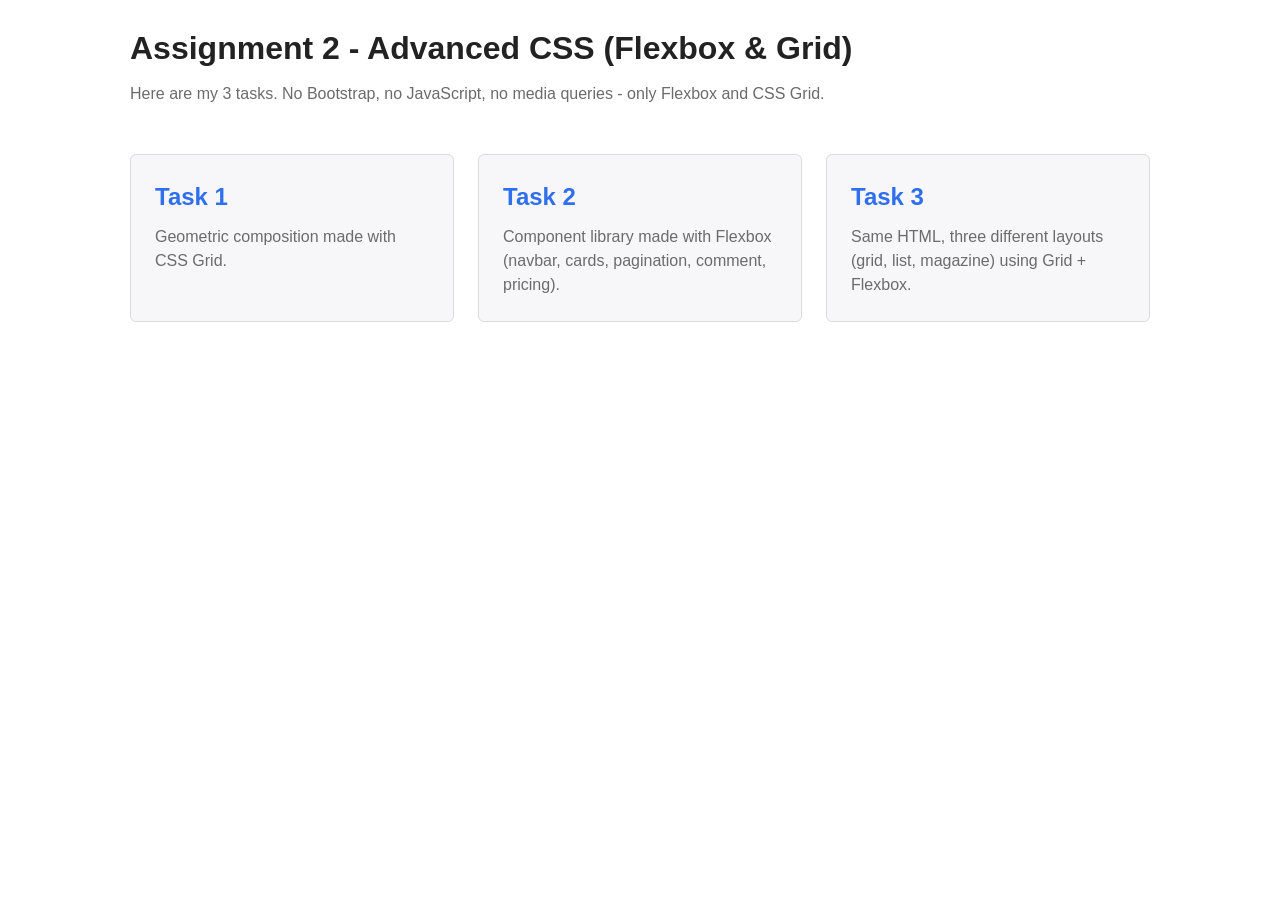
==== index.html @ bd43b953 "Assignment 2: Grid and Flexbox" ====
<!DOCTYPE html>
<html lang="en">
<head>
<meta charset="UTF-8">
<meta name="viewport" content="width=device-width, initial-scale=1.0">
<title>Assignment 2 - Advanced CSS</title>
<link rel="stylesheet" href="shared/base.css">
<link rel="stylesheet" href="index.css">
</head>
<body>
  <main class="container">
    <h1>Assignment 2 - Advanced CSS (Flexbox &amp; Grid)</h1>
    <p class="intro">Here are my 3 tasks. No Bootstrap, no JavaScript, no media queries - only Flexbox and CSS Grid.</p>

    <div class="task-list">
      <a class="task-card" href="task1/index.html">
        <h2>Task 1</h2>
        <p>Geometric composition made with CSS Grid.</p>
      </a>
      <a class="task-card" href="task2/index.html">
        <h2>Task 2</h2>
        <p>Component library made with Flexbox (navbar, cards, pagination, comment, pricing).</p>
      </a>
      <a class="task-card" href="task3/grid.html">
        <h2>Task 3</h2>
        <p>Same HTML, three different layouts (grid, list, magazine) using Grid + Flexbox.</p>
      </a>
    </div>
  </main>
</body>
</html>
---- shared/base.css ----
/* 
  This is the shared stylesheet. I put here everything that
  repeats on every page: colors, fonts, spacing and buttons.
  This way all 3 tasks look like one website, not three
  different exercises.
*/

:root {
  --main-color: #2f6fed;      /* blue accent I use for buttons/links */
  --dark-text: #222222;
  --light-text: #6b6b6b;
  --border-color: #dcdcdc;
  --bg-light: #f7f7f9;

  /* I used clamp() here so the spacing gets a little bigger on a
     big screen and a little smaller on a small screen. This helps
     with responsiveness without writing media queries. */
  --gap-small: clamp(8px, 1vw, 14px);
  --gap-medium: clamp(14px, 2vw, 24px);
  --gap-large: clamp(24px, 4vw, 48px);
}

* {
  box-sizing: border-box;
}

body {
  margin: 0;
  font-family: Arial, Helvetica, sans-serif;
  color: var(--dark-text);
  line-height: 1.5;
  background: #ffffff;
}

h1, h2, h3 {
  margin: 0 0 10px 0;
}

p {
  margin: 0 0 10px 0;
}

a {
  color: var(--main-color);
}

.container {
  max-width: 1100px;
  margin: 0 auto;
  padding: var(--gap-medium) clamp(16px, 4vw, 40px);
}

.back-link {
  display: inline-block;
  margin-bottom: var(--gap-medium);
  text-decoration: none;
  color: var(--light-text);
}
.back-link:hover {
  color: var(--main-color);
}

/* one button style used everywhere so the buttons look the same */
.btn {
  display: inline-block;
  padding: 8px 16px;
  border-radius: 4px;
  border: 1px solid var(--main-color);
  text-decoration: none;
  font-size: 0.9rem;
  cursor: pointer;
  background: #ffffff;
  color: var(--main-color);
}
.btn:hover {
  background: var(--main-color);
  color: #ffffff;
}
.btn-primary {
  background: var(--main-color);
  color: #ffffff;
}
.btn-primary:hover {
  background: #1e56c9;
}
.btn-round {
  border-radius: 50%;
  width: 32px;
  height: 32px;
  padding: 0;
  text-align: center;
  line-height: 1;
}

.page-title {
  border-bottom: 2px solid var(--main-color);
  padding-bottom: var(--gap-small);
  margin-bottom: var(--gap-large);
}
---- index.css ----
.intro {
  color: var(--light-text);
  margin-bottom: var(--gap-large);
}

/* I used flexbox here just to put the 3 task cards in a row
   and let them wrap to a new line on a small screen */
.task-list {
  display: flex;
  flex-wrap: wrap;
  gap: var(--gap-medium);
}

.task-card {
  flex: 1 1 220px; /* grow, shrink, but try to be at least 220px wide */
  text-decoration: none;
  color: var(--dark-text);
  border: 1px solid var(--border-color);
  border-radius: 6px;
  padding: var(--gap-medium);
  background: var(--bg-light);
}
.task-card:hover {
  border-color: var(--main-color);
}
.task-card h2 {
  color: var(--main-color);
}
.task-card p {
  color: var(--light-text);
  margin-bottom: 0;
}
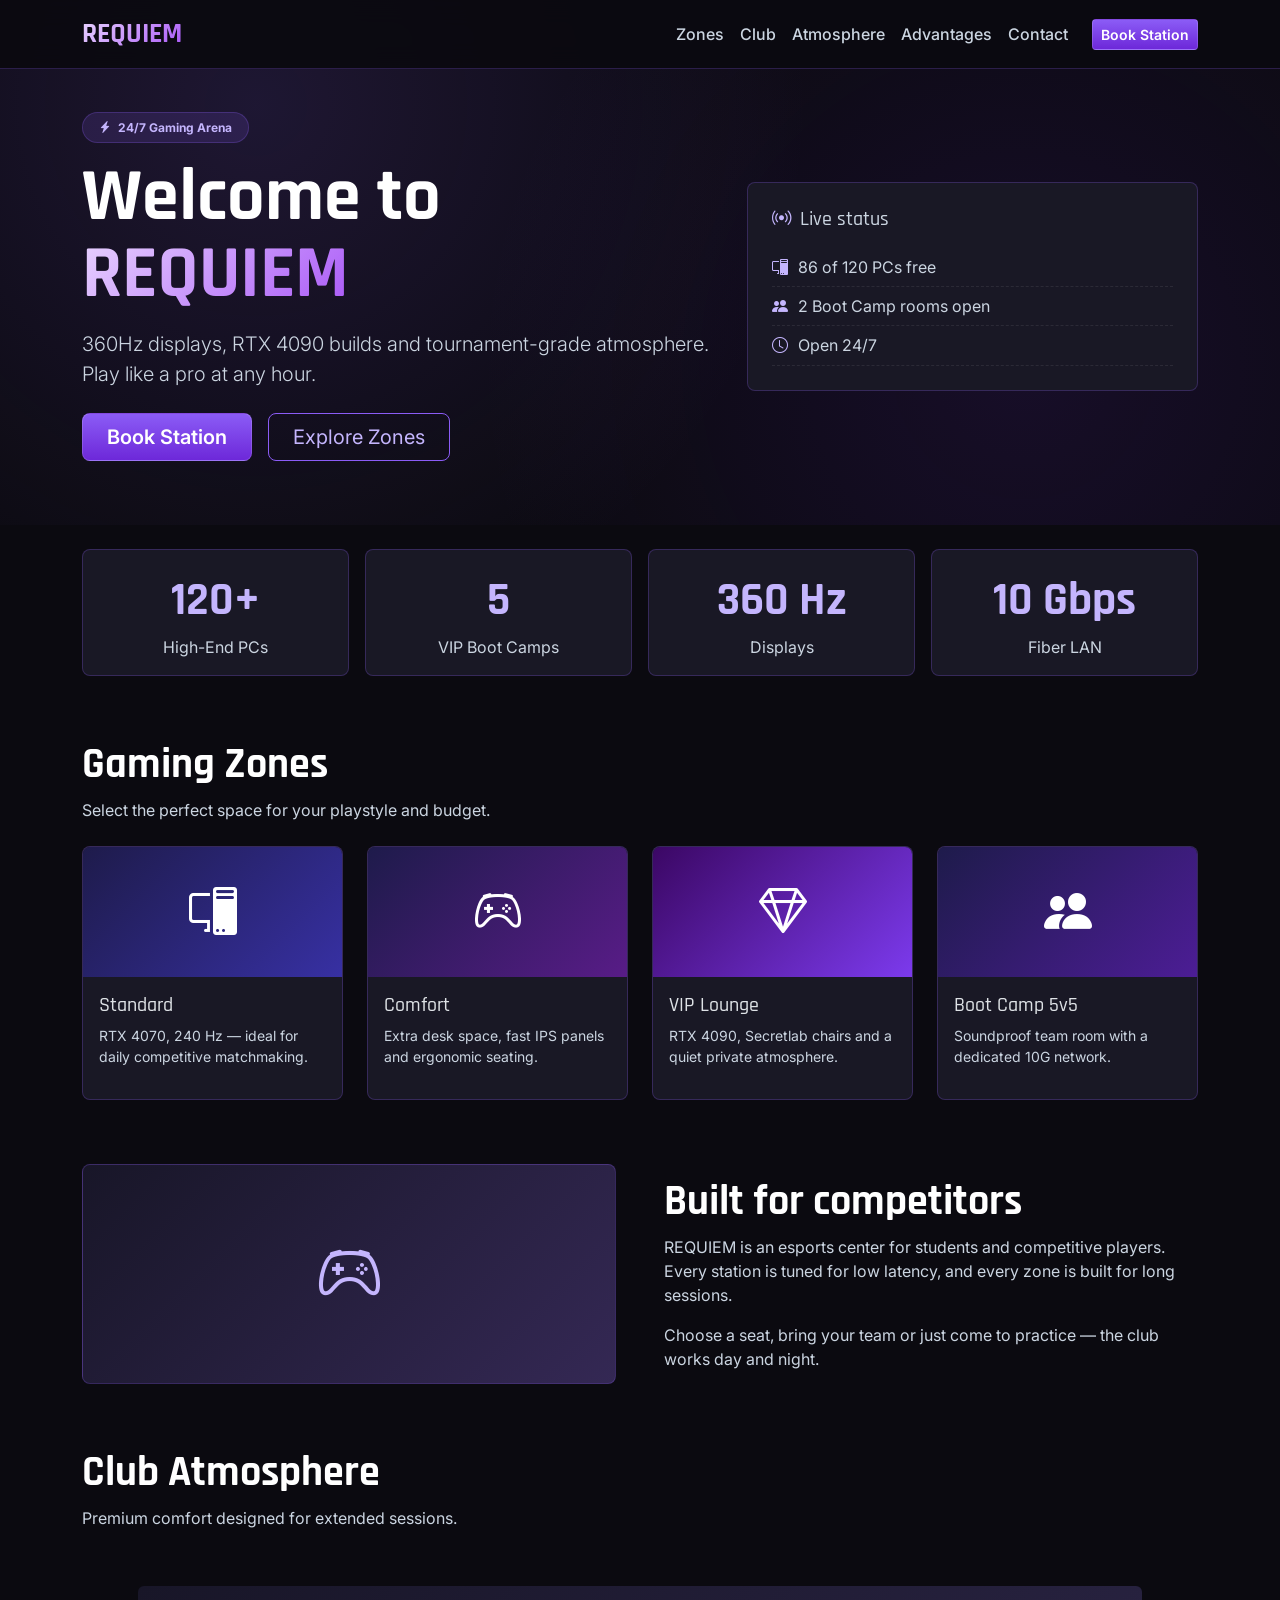
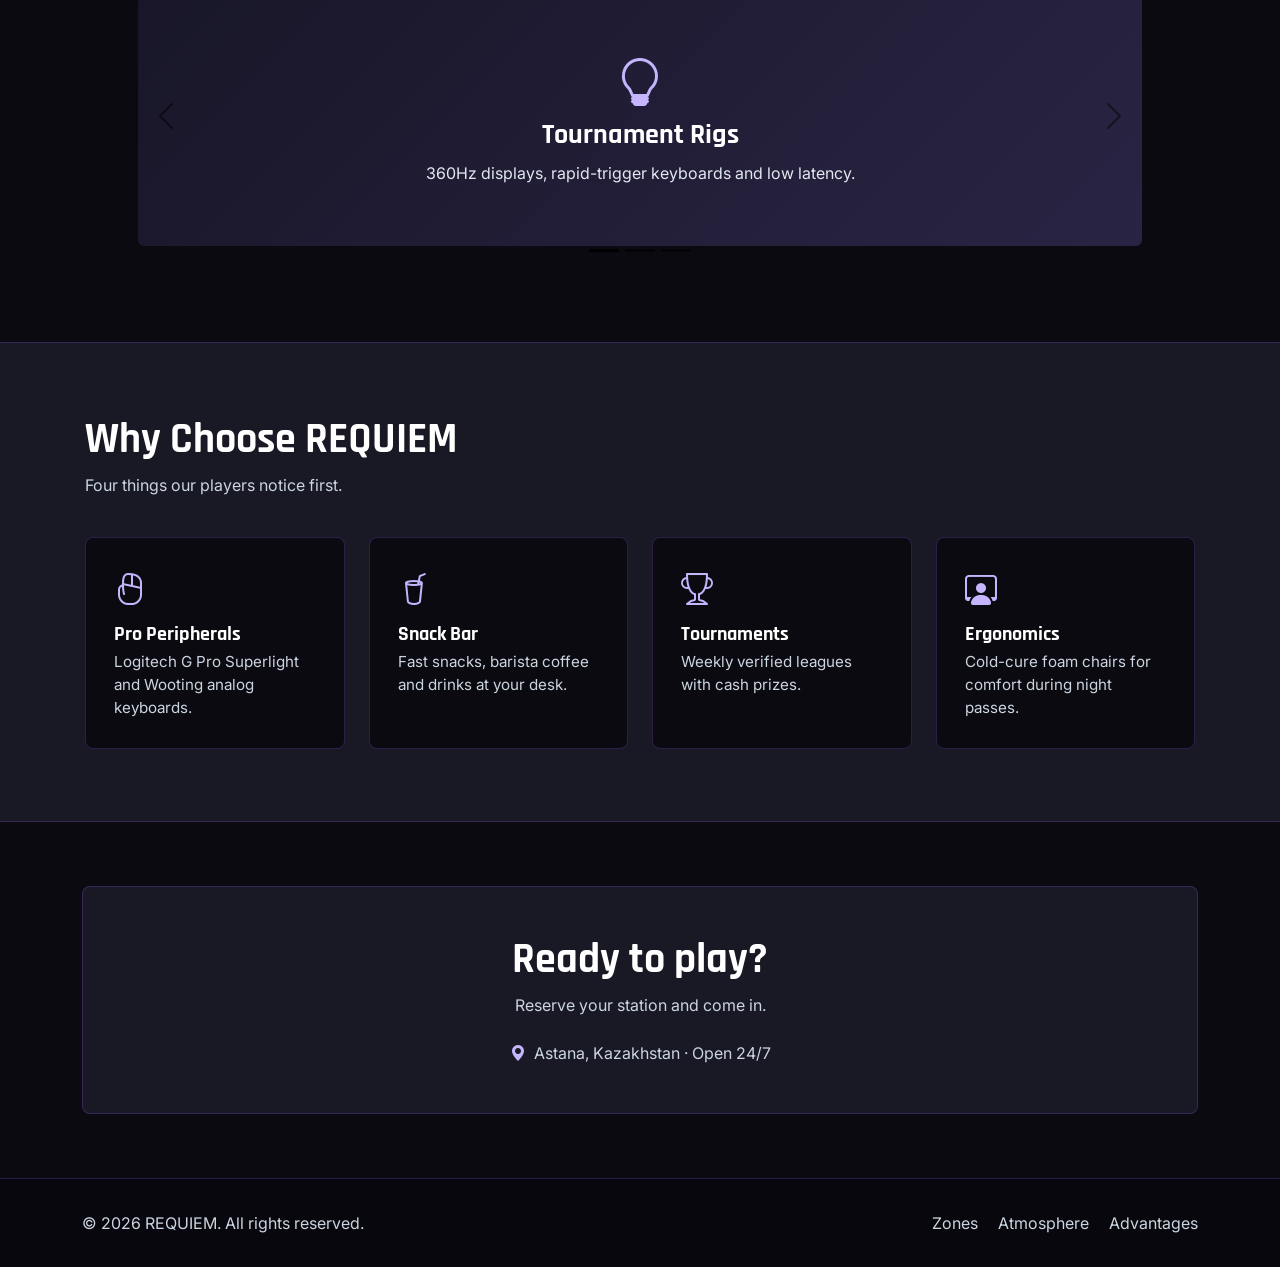
==== commit 903b7542: "Assignment 3: responsive page (media queries + Bootstrap)" ====
--- a/index.html
+++ b/index.html
@@ -1,31 +1,247 @@
 <!DOCTYPE html>
-<html lang="en">
+<html lang="en" data-bs-theme="dark">
 <head>
-<meta charset="UTF-8">
-<meta name="viewport" content="width=device-width, initial-scale=1.0">
-<title>Assignment 2 - Advanced CSS</title>
-<link rel="stylesheet" href="shared/base.css">
-<link rel="stylesheet" href="index.css">
+  <meta charset="UTF-8">
+  <!-- Viewport meta: without it media queries and the grid do not work on phones -->
+  <meta name="viewport" content="width=device-width, initial-scale=1">
+  <title>REQUIEM — Esports Center</title>
+
+  <!-- 1. Bootstrap 5.3 CSS (CDN) -->
+  <link href="https://cdn.jsdelivr.net/npm/bootstrap@5.3.3/dist/css/bootstrap.min.css" rel="stylesheet">
+  <link href="https://cdn.jsdelivr.net/npm/bootstrap-icons@1.11.3/font/bootstrap-icons.min.css" rel="stylesheet">
+  <link href="https://fonts.googleapis.com/css2?family=Inter:wght@400;500;600&family=Rajdhani:wght@500;700&display=swap" rel="stylesheet">
+  <!-- 2. Own CSS goes AFTER Bootstrap, so it can override it -->
+  <link href="css/style.css" rel="stylesheet">
 </head>
 <body>
-  <main class="container">
-    <h1>Assignment 2 - Advanced CSS (Flexbox &amp; Grid)</h1>
-    <p class="intro">Here are my 3 tasks. No Bootstrap, no JavaScript, no media queries - only Flexbox and CSS Grid.</p>
-
-    <div class="task-list">
-      <a class="task-card" href="task1/index.html">
-        <h2>Task 1</h2>
-        <p>Geometric composition made with CSS Grid.</p>
-      </a>
-      <a class="task-card" href="task2/index.html">
-        <h2>Task 2</h2>
-        <p>Component library made with Flexbox (navbar, cards, pagination, comment, pricing).</p>
-      </a>
-      <a class="task-card" href="task3/grid.html">
-        <h2>Task 3</h2>
-        <p>Same HTML, three different layouts (grid, list, magazine) using Grid + Flexbox.</p>
-      </a>
-    </div>
-  </main>
+
+<!-- ================= NAVBAR (Bootstrap, Task 2) ================= -->
+<header>
+  <nav class="navbar navbar-expand-lg navbar-dark fixed-top rq-nav">
+    <div class="container">
+      <a class="navbar-brand fs-3" href="#top"><span class="grad-text">REQUIEM</span></a>
+      <!-- Burger button: visible below lg, toggles #mainNav -->
+      <button class="navbar-toggler" type="button" data-bs-toggle="collapse" data-bs-target="#mainNav"
+              aria-controls="mainNav" aria-expanded="false" aria-label="Toggle navigation">
+        <span class="navbar-toggler-icon"></span>
+      </button>
+      <div class="collapse navbar-collapse" id="mainNav">
+        <ul class="navbar-nav ms-auto align-items-lg-center">
+          <li class="nav-item"><a class="nav-link" href="#zones">Zones</a></li>
+          <li class="nav-item"><a class="nav-link" href="#club">Club</a></li>
+          <li class="nav-item"><a class="nav-link" href="#atmosphere">Atmosphere</a></li>
+          <li class="nav-item"><a class="nav-link" href="#why">Advantages</a></li>
+          <li class="nav-item"><a class="nav-link" href="#contact">Contact</a></li>
+          <!-- Shown only on desktop (hidden below lg) -->
+          <li class="nav-item d-none d-lg-block ms-lg-3"><a class="btn btn-nx btn-sm" href="#contact">Book Station</a></li>
+        </ul>
+      </div>
+    </div>
+  </nav>
+</header>
+
+<main id="top">
+
+  <!-- ================= HERO (Bootstrap, Task 2) ================= -->
+  <section class="hero" aria-labelledby="hero-title">
+    <div class="container">
+      <div class="row align-items-center g-4">
+        <!-- Text column: first in HTML, so it is first on a phone -->
+        <div class="col-12 col-md-7">
+          <span class="badge badge-live rounded-pill px-3 py-2 mb-3"><i class="bi bi-lightning-charge-fill me-1"></i> 24/7 Gaming Arena</span>
+          <h1 id="hero-title">Welcome to<br><span class="grad-text">REQUIEM</span></h1>
+          <p class="lead mt-3">360Hz displays, RTX 4090 builds and tournament-grade atmosphere. Play like a pro at any hour.</p>
+          <div class="d-flex flex-column flex-sm-row gap-3 mt-4">
+            <a href="#contact" class="btn btn-nx btn-lg px-4">Book Station</a>
+            <a href="#zones" class="btn btn-outline-nx btn-lg px-4">Explore Zones</a>
+          </div>
+        </div>
+        <!-- Info panel: hidden on phones (d-none), shown from md (d-md-block) -->
+        <div class="col-md-5 d-none d-md-block">
+          <aside class="glass p-4" aria-label="Live club status">
+            <h2 class="h5 mb-3"><i class="bi bi-broadcast me-2 text-purple-light"></i>Live status</h2>
+            <ul class="spec-list">
+              <li><i class="bi bi-pc-display"></i> 86 of 120 PCs free</li>
+              <li><i class="bi bi-people-fill"></i> 2 Boot Camp rooms open</li>
+              <li><i class="bi bi-clock"></i> Open 24/7</li>
+            </ul>
+          </aside>
+        </div>
+      </div>
+    </div>
+  </section>
+
+  <!-- ================= STATS (Bootstrap) ================= -->
+  <section class="section-pad pt-4" aria-label="Club statistics">
+    <div class="container">
+      <!-- 2 per row on phone, 4 per row from md -->
+      <div class="row g-3 text-center">
+        <div class="col-6 col-md-3"><div class="glass p-3 h-100"><div class="stat-num">120+</div><div>High-End PCs</div></div></div>
+        <div class="col-6 col-md-3"><div class="glass p-3 h-100"><div class="stat-num">5</div><div>VIP Boot Camps</div></div></div>
+        <div class="col-6 col-md-3"><div class="glass p-3 h-100"><div class="stat-num">360 Hz</div><div>Displays</div></div></div>
+        <div class="col-6 col-md-3"><div class="glass p-3 h-100"><div class="stat-num">10 Gbps</div><div>Fiber LAN</div></div></div>
+      </div>
+    </div>
+  </section>
+
+  <!-- ================= ZONES: CARDS (Bootstrap, Task 2) ================= -->
+  <section id="zones" class="section-pad pt-0" aria-labelledby="zones-title">
+    <div class="container">
+      <h2 id="zones-title" class="section-title">Gaming Zones</h2>
+      <p class="mb-4">Select the perfect space for your playstyle and budget.</p>
+      <!-- Cards: 1 per row (phone), 2 (tablet), 4 (laptop) -->
+      <div class="row g-4">
+        <div class="col-12 col-md-6 col-lg-3">
+          <article class="card h-100">
+            <div class="zone-art art-standard"><i class="bi bi-pc-display"></i></div>
+            <div class="card-body">
+              <h3 class="h5">Standard</h3>
+              <p class="small">RTX 4070, 240 Hz — ideal for daily competitive matchmaking.</p>
+            </div>
+          </article>
+        </div>
+        <div class="col-12 col-md-6 col-lg-3">
+          <article class="card h-100">
+            <div class="zone-art art-comfort"><i class="bi bi-controller"></i></div>
+            <div class="card-body">
+              <h3 class="h5">Comfort</h3>
+              <p class="small">Extra desk space, fast IPS panels and ergonomic seating.</p>
+            </div>
+          </article>
+        </div>
+        <div class="col-12 col-md-6 col-lg-3">
+          <article class="card h-100">
+            <div class="zone-art art-vip"><i class="bi bi-gem"></i></div>
+            <div class="card-body">
+              <h3 class="h5">VIP Lounge</h3>
+              <p class="small">RTX 4090, Secretlab chairs and a quiet private atmosphere.</p>
+            </div>
+          </article>
+        </div>
+        <div class="col-12 col-md-6 col-lg-3">
+          <article class="card h-100">
+            <div class="zone-art art-boot"><i class="bi bi-people-fill"></i></div>
+            <div class="card-body">
+              <h3 class="h5">Boot Camp 5v5</h3>
+              <p class="small">Soundproof team room with a dedicated 10G network.</p>
+            </div>
+          </article>
+        </div>
+      </div>
+    </div>
+  </section>
+
+  <!-- ================= CLUB: 2 COLUMNS + order-* (Bootstrap, Task 2) ================= -->
+  <section id="club" class="section-pad pt-0" aria-labelledby="club-title">
+    <div class="container">
+      <div class="row align-items-center g-4 g-lg-5">
+        <!-- Text is first in HTML (important on phone). On lg it moves to the right with order-lg-2 -->
+        <div class="col-12 col-lg-6 order-1 order-lg-2">
+          <h2 id="club-title" class="section-title">Built for competitors</h2>
+          <p>REQUIEM is an esports center for students and competitive players. Every station is tuned for low latency, and every zone is built for long sessions.</p>
+          <p class="mb-0">Choose a seat, bring your team or just come to practice — the club works day and night.</p>
+        </div>
+        <!-- Visual block goes under the text on phone, and to the left on lg -->
+        <div class="col-12 col-lg-6 order-2 order-lg-1">
+          <div class="club-art"><i class="bi bi-controller"></i></div>
+        </div>
+      </div>
+    </div>
+  </section>
+
+  <!-- ================= CAROUSEL (Bootstrap component) ================= -->
+  <section id="atmosphere" class="section-pad pt-0" aria-labelledby="atm-title">
+    <div class="container">
+      <h2 id="atm-title" class="section-title">Club Atmosphere</h2>
+      <p class="mb-4">Premium comfort designed for extended sessions.</p>
+      <div id="atmCarousel" class="carousel slide" data-bs-ride="carousel">
+        <div class="carousel-indicators">
+          <button type="button" data-bs-target="#atmCarousel" data-bs-slide-to="0" class="active" aria-label="Slide 1"></button>
+          <button type="button" data-bs-target="#atmCarousel" data-bs-slide-to="1" aria-label="Slide 2"></button>
+          <button type="button" data-bs-target="#atmCarousel" data-bs-slide-to="2" aria-label="Slide 3"></button>
+        </div>
+        <div class="carousel-inner">
+          <div class="carousel-item active">
+            <div class="slide s1"><div><i class="bi bi-lightbulb"></i><h3>Tournament Rigs</h3><p>360Hz displays, rapid-trigger keyboards and low latency.</p></div></div>
+          </div>
+          <div class="carousel-item">
+            <div class="slide s2"><div><i class="bi bi-cup-hot"></i><h3>Lounge &amp; Bar</h3><p>Specialty coffee and hot meals delivered to your station.</p></div></div>
+          </div>
+          <div class="carousel-item">
+            <div class="slide s3"><div><i class="bi bi-trophy"></i><h3>LAN Championships</h3><p>Weekly tournaments with cash prizes and live streams.</p></div></div>
+          </div>
+        </div>
+        <button class="carousel-control-prev" type="button" data-bs-target="#atmCarousel" data-bs-slide="prev">
+          <span class="carousel-control-prev-icon" aria-hidden="true"></span><span class="visually-hidden">Previous</span>
+        </button>
+        <button class="carousel-control-next" type="button" data-bs-target="#atmCarousel" data-bs-slide="next">
+          <span class="carousel-control-next-icon" aria-hidden="true"></span><span class="visually-hidden">Next</span>
+        </button>
+      </div>
+    </div>
+  </section>
+
+  <!-- =====================================================================
+       TASK 1: ADVANTAGES — made BY HAND, own CSS only.
+       No Bootstrap classes here: only .why-* classes from style.css.
+       ===================================================================== -->
+  <section id="why" class="why" aria-labelledby="why-title">
+    <div class="why-wrap">
+      <h2 id="why-title" class="why-title">Why Choose REQUIEM</h2>
+      <p class="why-lead">Four things our players notice first.</p>
+      <div class="why-list">
+        <article class="why-item">
+          <i class="bi bi-mouse3 why-icon"></i>
+          <h3 class="why-name">Pro Peripherals</h3>
+          <p class="why-text">Logitech G Pro Superlight and Wooting analog keyboards.</p>
+        </article>
+        <article class="why-item">
+          <i class="bi bi-cup-straw why-icon"></i>
+          <h3 class="why-name">Snack Bar</h3>
+          <p class="why-text">Fast snacks, barista coffee and drinks at your desk.</p>
+        </article>
+        <article class="why-item">
+          <i class="bi bi-trophy why-icon"></i>
+          <h3 class="why-name">Tournaments</h3>
+          <p class="why-text">Weekly verified leagues with cash prizes.</p>
+        </article>
+        <article class="why-item">
+          <i class="bi bi-person-workspace why-icon"></i>
+          <h3 class="why-name">Ergonomics</h3>
+          <p class="why-text">Cold-cure foam chairs for comfort during night passes.</p>
+        </article>
+      </div>
+    </div>
+  </section>
+
+  <!-- ================= CONTACT (Bootstrap) ================= -->
+  <section id="contact" class="section-pad" aria-labelledby="contact-title">
+    <div class="container">
+      <div class="glass p-4 p-md-5 text-center">
+        <h2 id="contact-title" class="section-title">Ready to play?</h2>
+        <p class="mb-4">Reserve your station and come in.</p>
+        <!-- Phone only: tap to call. Hidden from md -->
+        <a href="tel:+77000000000" class="btn btn-nx btn-lg d-md-none w-100"><i class="bi bi-telephone-fill me-2"></i>Call the club</a>
+        <!-- Tablet and up: address block -->
+        <p class="d-none d-md-block mb-0"><i class="bi bi-geo-alt-fill me-2 text-purple-light"></i>Astana, Kazakhstan · Open 24/7</p>
+      </div>
+    </div>
+  </section>
+</main>
+
+<!-- ================= FOOTER ================= -->
+<footer class="rq-footer">
+  <div class="container d-md-flex justify-content-between align-items-center text-center text-md-start">
+    <p class="mb-2 mb-md-0">&copy; 2026 REQUIEM. All rights reserved.</p>
+    <div>
+      <a href="#zones" class="me-3">Zones</a>
+      <a href="#atmosphere" class="me-3">Atmosphere</a>
+      <a href="#why">Advantages</a>
+    </div>
+  </div>
+</footer>
+
+<!-- Bootstrap JS bundle: needed for the burger menu and the carousel -->
+<script src="https://cdn.jsdelivr.net/npm/bootstrap@5.3.3/dist/js/bootstrap.bundle.min.js"></script>
 </body>
 </html>
--- a/css/style.css
+++ b/css/style.css
@@ -0,0 +1,198 @@
+/* REQUIEM — Assignment 3. Loaded AFTER Bootstrap so it can override it. */
+
+:root {
+  --bg-base: #0b0a10;
+  --bg-surface: #191825;
+  --border: rgba(139, 92, 246, 0.25);
+  --violet: #8b5cf6;
+  --violet-light: #c4b5fd;
+  --violet-dark: #6d28d9;
+  --text-muted: #cbd5e1;
+}
+
+html { scroll-behavior: smooth; }
+
+body {
+  background-color: var(--bg-base);
+  color: var(--text-muted);
+  font-family: 'Inter', system-ui, sans-serif;
+  overflow-x: hidden; /* safety: no horizontal scroll */
+}
+
+h1, h2, h3, h4, h5, .navbar-brand {
+  font-family: 'Rajdhani', sans-serif;
+  font-weight: 700;
+  color: #fff;
+}
+
+/* anchors must not hide under the fixed navbar */
+section[id] { scroll-margin-top: 4.5rem; }
+
+.text-purple-light { color: var(--violet-light) !important; }
+.section-pad { padding: 4rem 0; }
+.section-title { font-size: clamp(1.8rem, 4vw, 2.6rem); margin-bottom: 0.5rem; }
+
+.grad-text {
+  background: linear-gradient(135deg, #e9d5ff, #a855f7);
+  -webkit-background-clip: text;
+  background-clip: text;
+  color: transparent;
+}
+
+/* ---------- Navbar ---------- */
+.rq-nav {
+  background: rgba(11, 10, 16, 0.95);
+  backdrop-filter: blur(12px);
+  border-bottom: 1px solid var(--border);
+}
+.rq-nav .nav-link { color: var(--text-muted); font-weight: 500; }
+.rq-nav .nav-link:hover { color: var(--violet-light); }
+
+/* ---------- Buttons ---------- */
+.btn-nx {
+  background: linear-gradient(180deg, var(--violet), var(--violet-dark));
+  border: 1px solid rgba(255, 255, 255, 0.15);
+  color: #fff;
+  font-weight: 600;
+}
+.btn-nx:hover { color: #fff; filter: brightness(1.15); }
+.btn-outline-nx { border: 1px solid var(--violet); color: var(--violet-light); }
+.btn-outline-nx:hover { background: var(--violet); color: #fff; }
+
+/* ---------- Hero ---------- */
+.hero {
+  padding: 7rem 0 4rem;
+  background:
+    radial-gradient(circle at 20% 20%, rgba(139, 92, 246, 0.15), transparent 50%),
+    radial-gradient(circle at 80% 70%, rgba(109, 40, 217, 0.12), transparent 50%),
+    var(--bg-base);
+}
+.hero h1 { font-size: clamp(2.4rem, 8vw, 4.6rem); line-height: 1.05; }
+.badge-live {
+  background: rgba(139, 92, 246, 0.15);
+  color: var(--violet-light);
+  border: 1px solid var(--border);
+}
+
+/* ---------- Cards / glass ---------- */
+.glass, .card {
+  background-color: var(--bg-surface);
+  border: 1px solid var(--border);
+  border-radius: 8px;
+}
+.stat-num {
+  font-family: 'Rajdhani', sans-serif;
+  font-size: clamp(1.6rem, 3.6vw, 3rem);
+  white-space: nowrap;
+  font-weight: 700;
+  color: var(--violet-light);
+}
+.card p { color: var(--text-muted); }
+
+.zone-art {
+  height: 130px;
+  display: grid;
+  place-items: center;
+  font-size: 3rem;
+  color: #fff;
+  border-radius: 7px 7px 0 0;
+}
+.art-standard { background: linear-gradient(135deg, #1e1b4b, #3730a3); }
+.art-comfort  { background: linear-gradient(135deg, #1e1b4b, #581c87); }
+.art-vip      { background: linear-gradient(135deg, #3b0764, #7c3aed); }
+.art-boot     { background: linear-gradient(135deg, #1e1b4b, #4c1d95); }
+
+.spec-list { list-style: none; padding: 0; margin: 0; }
+.spec-list li { display: flex; gap: 0.6rem; padding: 0.45rem 0; border-bottom: 1px dashed rgba(255,255,255,0.08); }
+.spec-list i { color: var(--violet-light); }
+
+/* ---------- Club visual ---------- */
+.club-art {
+  min-height: 220px;
+  display: grid;
+  place-items: center;
+  font-size: 4rem;
+  color: var(--violet-light);
+  border: 1px solid var(--border);
+  border-radius: 8px;
+  background: linear-gradient(135deg, #181628, #342854);
+}
+
+/* ---------- Carousel ---------- */
+.carousel-inner { border-radius: 6px; }
+/* Bootstrap dark theme makes arrows/dots dark: force them light */
+.carousel-control-prev-icon, .carousel-control-next-icon { filter: none; }
+.carousel-indicators [data-bs-target] { background-color: #fff; }
+.slide {
+  min-height: 260px;
+  display: grid;
+  place-items: center;
+  text-align: center;
+  padding: 2rem 3.5rem;
+}
+.slide i { font-size: 3rem; color: var(--violet-light); }
+.slide p { color: #e2e8f0; margin-bottom: 0; }
+.s1 { background: linear-gradient(135deg, #181628, #2a2444); }
+.s2 { background: linear-gradient(135deg, #16152b, #242247); }
+.s3 { background: linear-gradient(135deg, #1c1830, #342854); }
+
+/* ---------- Footer ---------- */
+.rq-footer { border-top: 1px solid var(--border); background: #08070d; padding: 2rem 0; }
+.rq-footer p { margin-bottom: 0; }
+.rq-footer a { color: var(--text-muted); text-decoration: none; }
+.rq-footer a:hover { color: var(--violet-light); }
+
+/* =====================================================================
+   TASK 1 — "Why Choose REQUIEM" section, written by hand.
+   MOBILE-FIRST: base styles are for a phone (375px).
+   Media queries use only min-width and ADD changes for wider screens.
+   No Bootstrap classes, no fixed widths, no absolute positioning.
+   ===================================================================== */
+
+/* BASE (phone): 1 item per row, centered text, small heading, tight spacing */
+.why {
+  padding: 3rem 1rem;
+  background: var(--bg-surface);
+  border-top: 1px solid var(--border);
+  border-bottom: 1px solid var(--border);
+}
+.why-wrap { max-width: 69.375rem; margin-inline: auto; }
+.why-title { font-size: 1.6rem; text-align: center; margin: 0 0 0.5rem; }
+.why-lead { text-align: center; margin: 0 0 1.5rem; }
+
+.why-list {
+  display: grid;
+  grid-template-columns: 1fr;          /* 1 per row */
+  gap: 1rem;
+}
+.why-item {
+  text-align: center;
+  padding: 1.25rem;
+  background: var(--bg-base);
+  border: 1px solid var(--border);
+  border-radius: 8px;
+}
+.why-icon { display: block; font-size: 2rem; color: var(--violet-light); margin-bottom: 0.5rem; }
+.why-name { font-size: 1.25rem; margin: 0 0 0.35rem; }
+.why-text { margin: 0; font-size: 0.95rem; }
+
+/* BREAKPOINT 1 — tablet (768px): 2 per row + bigger heading and spacing */
+@media (min-width: 768px) {
+  .why { padding: 4.5rem 2rem; }
+  .why-title { font-size: 2.2rem; }
+  .why-lead { margin-bottom: 2.5rem; }
+  .why-list {
+    grid-template-columns: repeat(2, 1fr);   /* 2 per row */
+    gap: 1.5rem;
+  }
+  .why-item { padding: 1.75rem; }
+}
+
+/* BREAKPOINT 2 — laptop (1024px): 4 per row + alignment changes:
+   heading and items become left-aligned */
+@media (min-width: 1024px) {
+  .why-title, .why-lead { text-align: left; }
+  .why-title { font-size: 2.6rem; }
+  .why-list { grid-template-columns: repeat(4, 1fr); }  /* 4 per row */
+  .why-item { text-align: left; }
+}
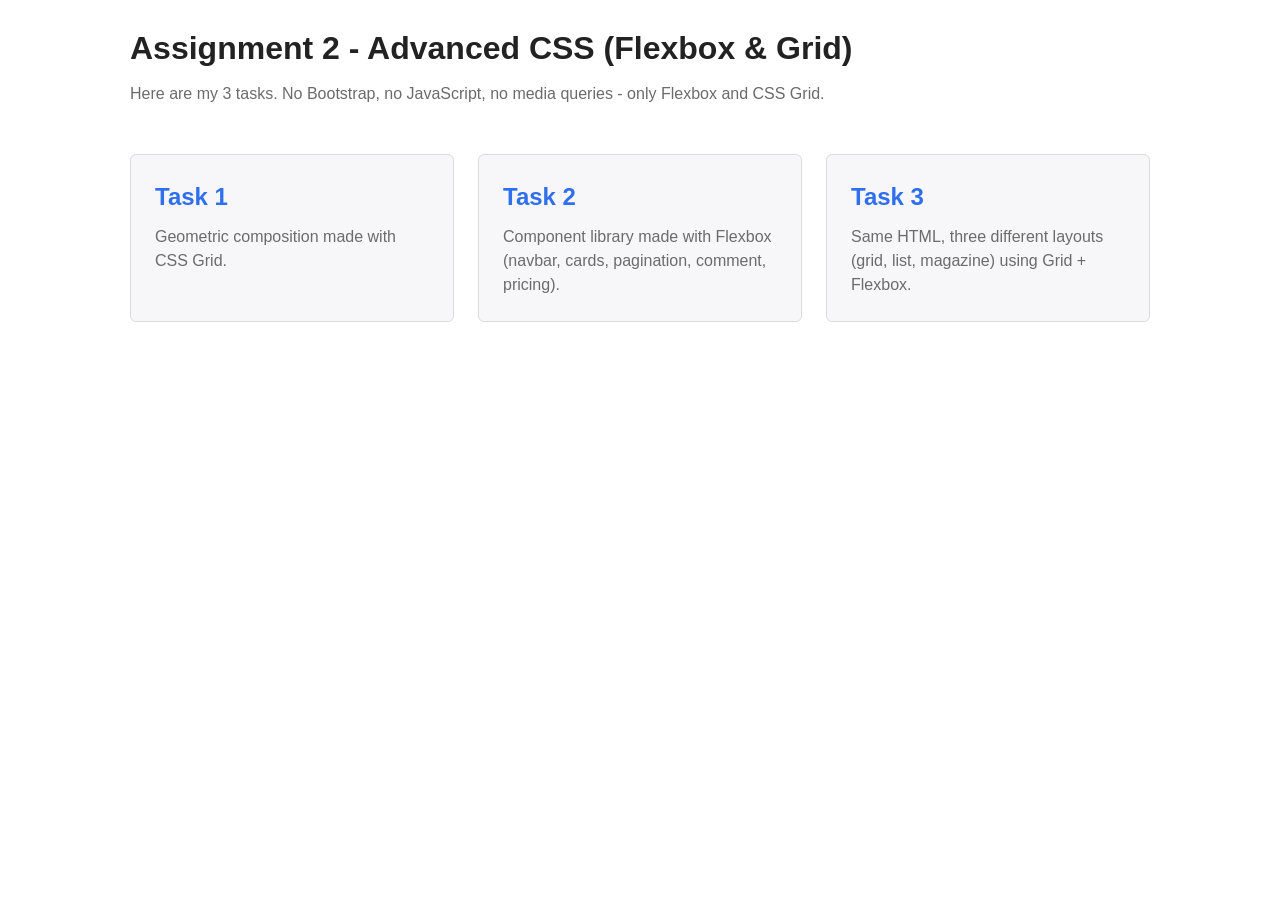
==== commit f57f1d08: "Revert "Assignment 3: responsive page (media queries + Bootstrap)" This reverts commit 903b7542be653" ====
--- a/index.html
+++ b/index.html
@@ -1,247 +1,31 @@
 <!DOCTYPE html>
-<html lang="en" data-bs-theme="dark">
+<html lang="en">
 <head>
-  <meta charset="UTF-8">
-  <!-- Viewport meta: without it media queries and the grid do not work on phones -->
-  <meta name="viewport" content="width=device-width, initial-scale=1">
-  <title>REQUIEM — Esports Center</title>
-
-  <!-- 1. Bootstrap 5.3 CSS (CDN) -->
-  <link href="https://cdn.jsdelivr.net/npm/bootstrap@5.3.3/dist/css/bootstrap.min.css" rel="stylesheet">
-  <link href="https://cdn.jsdelivr.net/npm/bootstrap-icons@1.11.3/font/bootstrap-icons.min.css" rel="stylesheet">
-  <link href="https://fonts.googleapis.com/css2?family=Inter:wght@400;500;600&family=Rajdhani:wght@500;700&display=swap" rel="stylesheet">
-  <!-- 2. Own CSS goes AFTER Bootstrap, so it can override it -->
-  <link href="css/style.css" rel="stylesheet">
+<meta charset="UTF-8">
+<meta name="viewport" content="width=device-width, initial-scale=1.0">
+<title>Assignment 2 - Advanced CSS</title>
+<link rel="stylesheet" href="shared/base.css">
+<link rel="stylesheet" href="index.css">
 </head>
 <body>
+  <main class="container">
+    <h1>Assignment 2 - Advanced CSS (Flexbox &amp; Grid)</h1>
+    <p class="intro">Here are my 3 tasks. No Bootstrap, no JavaScript, no media queries - only Flexbox and CSS Grid.</p>
 
-<!-- ================= NAVBAR (Bootstrap, Task 2) ================= -->
-<header>
-  <nav class="navbar navbar-expand-lg navbar-dark fixed-top rq-nav">
-    <div class="container">
-      <a class="navbar-brand fs-3" href="#top"><span class="grad-text">REQUIEM</span></a>
-      <!-- Burger button: visible below lg, toggles #mainNav -->
-      <button class="navbar-toggler" type="button" data-bs-toggle="collapse" data-bs-target="#mainNav"
-              aria-controls="mainNav" aria-expanded="false" aria-label="Toggle navigation">
-        <span class="navbar-toggler-icon"></span>
-      </button>
-      <div class="collapse navbar-collapse" id="mainNav">
-        <ul class="navbar-nav ms-auto align-items-lg-center">
-          <li class="nav-item"><a class="nav-link" href="#zones">Zones</a></li>
-          <li class="nav-item"><a class="nav-link" href="#club">Club</a></li>
-          <li class="nav-item"><a class="nav-link" href="#atmosphere">Atmosphere</a></li>
-          <li class="nav-item"><a class="nav-link" href="#why">Advantages</a></li>
-          <li class="nav-item"><a class="nav-link" href="#contact">Contact</a></li>
-          <!-- Shown only on desktop (hidden below lg) -->
-          <li class="nav-item d-none d-lg-block ms-lg-3"><a class="btn btn-nx btn-sm" href="#contact">Book Station</a></li>
-        </ul>
-      </div>
+    <div class="task-list">
+      <a class="task-card" href="task1/index.html">
+        <h2>Task 1</h2>
+        <p>Geometric composition made with CSS Grid.</p>
+      </a>
+      <a class="task-card" href="task2/index.html">
+        <h2>Task 2</h2>
+        <p>Component library made with Flexbox (navbar, cards, pagination, comment, pricing).</p>
+      </a>
+      <a class="task-card" href="task3/grid.html">
+        <h2>Task 3</h2>
+        <p>Same HTML, three different layouts (grid, list, magazine) using Grid + Flexbox.</p>
+      </a>
     </div>
-  </nav>
-</header>
-
-<main id="top">
-
-  <!-- ================= HERO (Bootstrap, Task 2) ================= -->
-  <section class="hero" aria-labelledby="hero-title">
-    <div class="container">
-      <div class="row align-items-center g-4">
-        <!-- Text column: first in HTML, so it is first on a phone -->
-        <div class="col-12 col-md-7">
-          <span class="badge badge-live rounded-pill px-3 py-2 mb-3"><i class="bi bi-lightning-charge-fill me-1"></i> 24/7 Gaming Arena</span>
-          <h1 id="hero-title">Welcome to<br><span class="grad-text">REQUIEM</span></h1>
-          <p class="lead mt-3">360Hz displays, RTX 4090 builds and tournament-grade atmosphere. Play like a pro at any hour.</p>
-          <div class="d-flex flex-column flex-sm-row gap-3 mt-4">
-            <a href="#contact" class="btn btn-nx btn-lg px-4">Book Station</a>
-            <a href="#zones" class="btn btn-outline-nx btn-lg px-4">Explore Zones</a>
-          </div>
-        </div>
-        <!-- Info panel: hidden on phones (d-none), shown from md (d-md-block) -->
-        <div class="col-md-5 d-none d-md-block">
-          <aside class="glass p-4" aria-label="Live club status">
-            <h2 class="h5 mb-3"><i class="bi bi-broadcast me-2 text-purple-light"></i>Live status</h2>
-            <ul class="spec-list">
-              <li><i class="bi bi-pc-display"></i> 86 of 120 PCs free</li>
-              <li><i class="bi bi-people-fill"></i> 2 Boot Camp rooms open</li>
-              <li><i class="bi bi-clock"></i> Open 24/7</li>
-            </ul>
-          </aside>
-        </div>
-      </div>
-    </div>
-  </section>
-
-  <!-- ================= STATS (Bootstrap) ================= -->
-  <section class="section-pad pt-4" aria-label="Club statistics">
-    <div class="container">
-      <!-- 2 per row on phone, 4 per row from md -->
-      <div class="row g-3 text-center">
-        <div class="col-6 col-md-3"><div class="glass p-3 h-100"><div class="stat-num">120+</div><div>High-End PCs</div></div></div>
-        <div class="col-6 col-md-3"><div class="glass p-3 h-100"><div class="stat-num">5</div><div>VIP Boot Camps</div></div></div>
-        <div class="col-6 col-md-3"><div class="glass p-3 h-100"><div class="stat-num">360 Hz</div><div>Displays</div></div></div>
-        <div class="col-6 col-md-3"><div class="glass p-3 h-100"><div class="stat-num">10 Gbps</div><div>Fiber LAN</div></div></div>
-      </div>
-    </div>
-  </section>
-
-  <!-- ================= ZONES: CARDS (Bootstrap, Task 2) ================= -->
-  <section id="zones" class="section-pad pt-0" aria-labelledby="zones-title">
-    <div class="container">
-      <h2 id="zones-title" class="section-title">Gaming Zones</h2>
-      <p class="mb-4">Select the perfect space for your playstyle and budget.</p>
-      <!-- Cards: 1 per row (phone), 2 (tablet), 4 (laptop) -->
-      <div class="row g-4">
-        <div class="col-12 col-md-6 col-lg-3">
-          <article class="card h-100">
-            <div class="zone-art art-standard"><i class="bi bi-pc-display"></i></div>
-            <div class="card-body">
-              <h3 class="h5">Standard</h3>
-              <p class="small">RTX 4070, 240 Hz — ideal for daily competitive matchmaking.</p>
-            </div>
-          </article>
-        </div>
-        <div class="col-12 col-md-6 col-lg-3">
-          <article class="card h-100">
-            <div class="zone-art art-comfort"><i class="bi bi-controller"></i></div>
-            <div class="card-body">
-              <h3 class="h5">Comfort</h3>
-              <p class="small">Extra desk space, fast IPS panels and ergonomic seating.</p>
-            </div>
-          </article>
-        </div>
-        <div class="col-12 col-md-6 col-lg-3">
-          <article class="card h-100">
-            <div class="zone-art art-vip"><i class="bi bi-gem"></i></div>
-            <div class="card-body">
-              <h3 class="h5">VIP Lounge</h3>
-              <p class="small">RTX 4090, Secretlab chairs and a quiet private atmosphere.</p>
-            </div>
-          </article>
-        </div>
-        <div class="col-12 col-md-6 col-lg-3">
-          <article class="card h-100">
-            <div class="zone-art art-boot"><i class="bi bi-people-fill"></i></div>
-            <div class="card-body">
-              <h3 class="h5">Boot Camp 5v5</h3>
-              <p class="small">Soundproof team room with a dedicated 10G network.</p>
-            </div>
-          </article>
-        </div>
-      </div>
-    </div>
-  </section>
-
-  <!-- ================= CLUB: 2 COLUMNS + order-* (Bootstrap, Task 2) ================= -->
-  <section id="club" class="section-pad pt-0" aria-labelledby="club-title">
-    <div class="container">
-      <div class="row align-items-center g-4 g-lg-5">
-        <!-- Text is first in HTML (important on phone). On lg it moves to the right with order-lg-2 -->
-        <div class="col-12 col-lg-6 order-1 order-lg-2">
-          <h2 id="club-title" class="section-title">Built for competitors</h2>
-          <p>REQUIEM is an esports center for students and competitive players. Every station is tuned for low latency, and every zone is built for long sessions.</p>
-          <p class="mb-0">Choose a seat, bring your team or just come to practice — the club works day and night.</p>
-        </div>
-        <!-- Visual block goes under the text on phone, and to the left on lg -->
-        <div class="col-12 col-lg-6 order-2 order-lg-1">
-          <div class="club-art"><i class="bi bi-controller"></i></div>
-        </div>
-      </div>
-    </div>
-  </section>
-
-  <!-- ================= CAROUSEL (Bootstrap component) ================= -->
-  <section id="atmosphere" class="section-pad pt-0" aria-labelledby="atm-title">
-    <div class="container">
-      <h2 id="atm-title" class="section-title">Club Atmosphere</h2>
-      <p class="mb-4">Premium comfort designed for extended sessions.</p>
-      <div id="atmCarousel" class="carousel slide" data-bs-ride="carousel">
-        <div class="carousel-indicators">
-          <button type="button" data-bs-target="#atmCarousel" data-bs-slide-to="0" class="active" aria-label="Slide 1"></button>
-          <button type="button" data-bs-target="#atmCarousel" data-bs-slide-to="1" aria-label="Slide 2"></button>
-          <button type="button" data-bs-target="#atmCarousel" data-bs-slide-to="2" aria-label="Slide 3"></button>
-        </div>
-        <div class="carousel-inner">
-          <div class="carousel-item active">
-            <div class="slide s1"><div><i class="bi bi-lightbulb"></i><h3>Tournament Rigs</h3><p>360Hz displays, rapid-trigger keyboards and low latency.</p></div></div>
-          </div>
-          <div class="carousel-item">
-            <div class="slide s2"><div><i class="bi bi-cup-hot"></i><h3>Lounge &amp; Bar</h3><p>Specialty coffee and hot meals delivered to your station.</p></div></div>
-          </div>
-          <div class="carousel-item">
-            <div class="slide s3"><div><i class="bi bi-trophy"></i><h3>LAN Championships</h3><p>Weekly tournaments with cash prizes and live streams.</p></div></div>
-          </div>
-        </div>
-        <button class="carousel-control-prev" type="button" data-bs-target="#atmCarousel" data-bs-slide="prev">
-          <span class="carousel-control-prev-icon" aria-hidden="true"></span><span class="visually-hidden">Previous</span>
-        </button>
-        <button class="carousel-control-next" type="button" data-bs-target="#atmCarousel" data-bs-slide="next">
-          <span class="carousel-control-next-icon" aria-hidden="true"></span><span class="visually-hidden">Next</span>
-        </button>
-      </div>
-    </div>
-  </section>
-
-  <!-- =====================================================================
-       TASK 1: ADVANTAGES — made BY HAND, own CSS only.
-       No Bootstrap classes here: only .why-* classes from style.css.
-       ===================================================================== -->
-  <section id="why" class="why" aria-labelledby="why-title">
-    <div class="why-wrap">
-      <h2 id="why-title" class="why-title">Why Choose REQUIEM</h2>
-      <p class="why-lead">Four things our players notice first.</p>
-      <div class="why-list">
-        <article class="why-item">
-          <i class="bi bi-mouse3 why-icon"></i>
-          <h3 class="why-name">Pro Peripherals</h3>
-          <p class="why-text">Logitech G Pro Superlight and Wooting analog keyboards.</p>
-        </article>
-        <article class="why-item">
-          <i class="bi bi-cup-straw why-icon"></i>
-          <h3 class="why-name">Snack Bar</h3>
-          <p class="why-text">Fast snacks, barista coffee and drinks at your desk.</p>
-        </article>
-        <article class="why-item">
-          <i class="bi bi-trophy why-icon"></i>
-          <h3 class="why-name">Tournaments</h3>
-          <p class="why-text">Weekly verified leagues with cash prizes.</p>
-        </article>
-        <article class="why-item">
-          <i class="bi bi-person-workspace why-icon"></i>
-          <h3 class="why-name">Ergonomics</h3>
-          <p class="why-text">Cold-cure foam chairs for comfort during night passes.</p>
-        </article>
-      </div>
-    </div>
-  </section>
-
-  <!-- ================= CONTACT (Bootstrap) ================= -->
-  <section id="contact" class="section-pad" aria-labelledby="contact-title">
-    <div class="container">
-      <div class="glass p-4 p-md-5 text-center">
-        <h2 id="contact-title" class="section-title">Ready to play?</h2>
-        <p class="mb-4">Reserve your station and come in.</p>
-        <!-- Phone only: tap to call. Hidden from md -->
-        <a href="tel:+77000000000" class="btn btn-nx btn-lg d-md-none w-100"><i class="bi bi-telephone-fill me-2"></i>Call the club</a>
-        <!-- Tablet and up: address block -->
-        <p class="d-none d-md-block mb-0"><i class="bi bi-geo-alt-fill me-2 text-purple-light"></i>Astana, Kazakhstan · Open 24/7</p>
-      </div>
-    </div>
-  </section>
-</main>
-
-<!-- ================= FOOTER ================= -->
-<footer class="rq-footer">
-  <div class="container d-md-flex justify-content-between align-items-center text-center text-md-start">
-    <p class="mb-2 mb-md-0">&copy; 2026 REQUIEM. All rights reserved.</p>
-    <div>
-      <a href="#zones" class="me-3">Zones</a>
-      <a href="#atmosphere" class="me-3">Atmosphere</a>
-      <a href="#why">Advantages</a>
-    </div>
-  </div>
-</footer>
-
-<!-- Bootstrap JS bundle: needed for the burger menu and the carousel -->
-<script src="https://cdn.jsdelivr.net/npm/bootstrap@5.3.3/dist/js/bootstrap.bundle.min.js"></script>
+  </main>
 </body>
 </html>
--- a/shared/base.css
+++ b/shared/base.css
@@ -0,0 +1,99 @@
+/* 
+  This is the shared stylesheet. I put here everything that
+  repeats on every page: colors, fonts, spacing and buttons.
+  This way all 3 tasks look like one website, not three
+  different exercises.
+*/
+
+:root {
+  --main-color: #2f6fed;      /* blue accent I use for buttons/links */
+  --dark-text: #222222;
+  --light-text: #6b6b6b;
+  --border-color: #dcdcdc;
+  --bg-light: #f7f7f9;
+
+  /* I used clamp() here so the spacing gets a little bigger on a
+     big screen and a little smaller on a small screen. This helps
+     with responsiveness without writing media queries. */
+  --gap-small: clamp(8px, 1vw, 14px);
+  --gap-medium: clamp(14px, 2vw, 24px);
+  --gap-large: clamp(24px, 4vw, 48px);
+}
+
+* {
+  box-sizing: border-box;
+}
+
+body {
+  margin: 0;
+  font-family: Arial, Helvetica, sans-serif;
+  color: var(--dark-text);
+  line-height: 1.5;
+  background: #ffffff;
+}
+
+h1, h2, h3 {
+  margin: 0 0 10px 0;
+}
+
+p {
+  margin: 0 0 10px 0;
+}
+
+a {
+  color: var(--main-color);
+}
+
+.container {
+  max-width: 1100px;
+  margin: 0 auto;
+  padding: var(--gap-medium) clamp(16px, 4vw, 40px);
+}
+
+.back-link {
+  display: inline-block;
+  margin-bottom: var(--gap-medium);
+  text-decoration: none;
+  color: var(--light-text);
+}
+.back-link:hover {
+  color: var(--main-color);
+}
+
+/* one button style used everywhere so the buttons look the same */
+.btn {
+  display: inline-block;
+  padding: 8px 16px;
+  border-radius: 4px;
+  border: 1px solid var(--main-color);
+  text-decoration: none;
+  font-size: 0.9rem;
+  cursor: pointer;
+  background: #ffffff;
+  color: var(--main-color);
+}
+.btn:hover {
+  background: var(--main-color);
+  color: #ffffff;
+}
+.btn-primary {
+  background: var(--main-color);
+  color: #ffffff;
+}
+.btn-primary:hover {
+  background: #1e56c9;
+}
+.btn-round {
+  border-radius: 50%;
+  width: 32px;
+  height: 32px;
+  padding: 0;
+  text-align: center;
+  line-height: 1;
+}
+
+.page-title {
+  border-bottom: 2px solid var(--main-color);
+  padding-bottom: var(--gap-small);
+  margin-bottom: var(--gap-large);
+}
--- a/index.css
+++ b/index.css
@@ -0,0 +1,32 @@
+.intro {
+  color: var(--light-text);
+  margin-bottom: var(--gap-large);
+}
+
+/* I used flexbox here just to put the 3 task cards in a row
+   and let them wrap to a new line on a small screen */
+.task-list {
+  display: flex;
+  flex-wrap: wrap;
+  gap: var(--gap-medium);
+}
+
+.task-card {
+  flex: 1 1 220px; /* grow, shrink, but try to be at least 220px wide */
+  text-decoration: none;
+  color: var(--dark-text);
+  border: 1px solid var(--border-color);
+  border-radius: 6px;
+  padding: var(--gap-medium);
+  background: var(--bg-light);
+}
+.task-card:hover {
+  border-color: var(--main-color);
+}
+.task-card h2 {
+  color: var(--main-color);
+}
+.task-card p {
+  color: var(--light-text);
+  margin-bottom: 0;
+}
